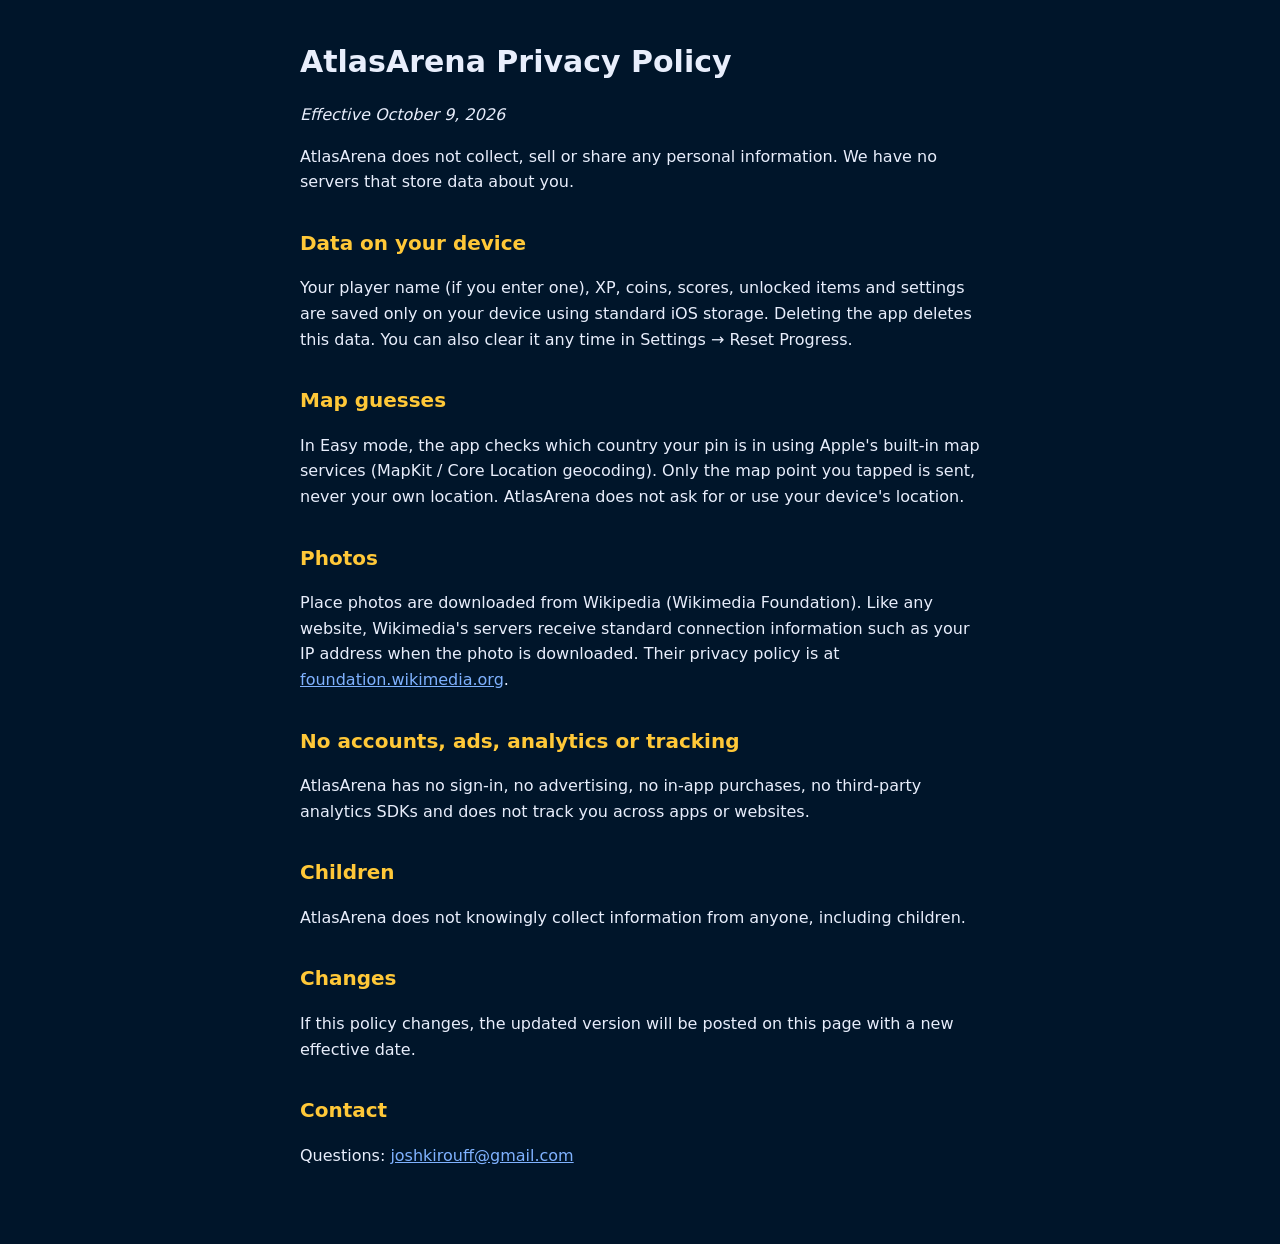
==== privacy.html @ d89ad0d8 "AtlasArena support and privacy pages Co-Authored-By: Claude Opus 5.5 <noreply@anthropic.com>" ====
<!doctype html>
<html lang="en"><head><meta charset="utf-8"><meta name="viewport" content="width=device-width,initial-scale=1">
<title>AtlasArena Privacy Policy</title><link rel="stylesheet" href="style.css"></head>
<body>
<h1>AtlasArena Privacy Policy</h1>
<p><em>Effective October 9, 2026</em></p>
<p>AtlasArena does not collect, sell or share any personal information. We have no servers that store data about you.</p>
<h2>Data on your device</h2>
<p>Your player name (if you enter one), XP, coins, scores, unlocked items and settings are saved only on your device using standard iOS storage. Deleting the app deletes this data. You can also clear it any time in Settings → Reset Progress.</p>
<h2>Map guesses</h2>
<p>In Easy mode, the app checks which country your pin is in using Apple's built-in map services (MapKit / Core Location geocoding). Only the map point you tapped is sent, never your own location. AtlasArena does not ask for or use your device's location.</p>
<h2>Photos</h2>
<p>Place photos are downloaded from Wikipedia (Wikimedia Foundation). Like any website, Wikimedia's servers receive standard connection information such as your IP address when the photo is downloaded. Their privacy policy is at <a href="https://foundation.wikimedia.org/wiki/Policy:Privacy_policy">foundation.wikimedia.org</a>.</p>
<h2>No accounts, ads, analytics or tracking</h2>
<p>AtlasArena has no sign-in, no advertising, no in-app purchases, no third-party analytics SDKs and does not track you across apps or websites.</p>
<h2>Children</h2>
<p>AtlasArena does not knowingly collect information from anyone, including children.</p>
<h2>Changes</h2>
<p>If this policy changes, the updated version will be posted on this page with a new effective date.</p>
<h2>Contact</h2>
<p>Questions: <a href="mailto:joshkirouff@gmail.com">joshkirouff@gmail.com</a></p>
</body></html>
---- style.css ----
body{font-family:-apple-system,system-ui,sans-serif;max-width:680px;margin:0 auto;padding:32px 16px 60px;line-height:1.6;color:#e8eefc;background:#00152a}
a{color:#7fb2ff}h1{font-size:30px;margin:.2em 0}h2{font-size:20px;margin-top:1.6em;color:#ffc838}
.hero{display:flex;gap:16px;align-items:center}.hero img{width:84px;height:84px;border-radius:20px}
.card{background:#122548;border:1px solid #ffffff22;border-radius:14px;padding:4px 18px;margin:14px 0}
footer{margin-top:40px;font-size:14px;color:#9fb0cf}
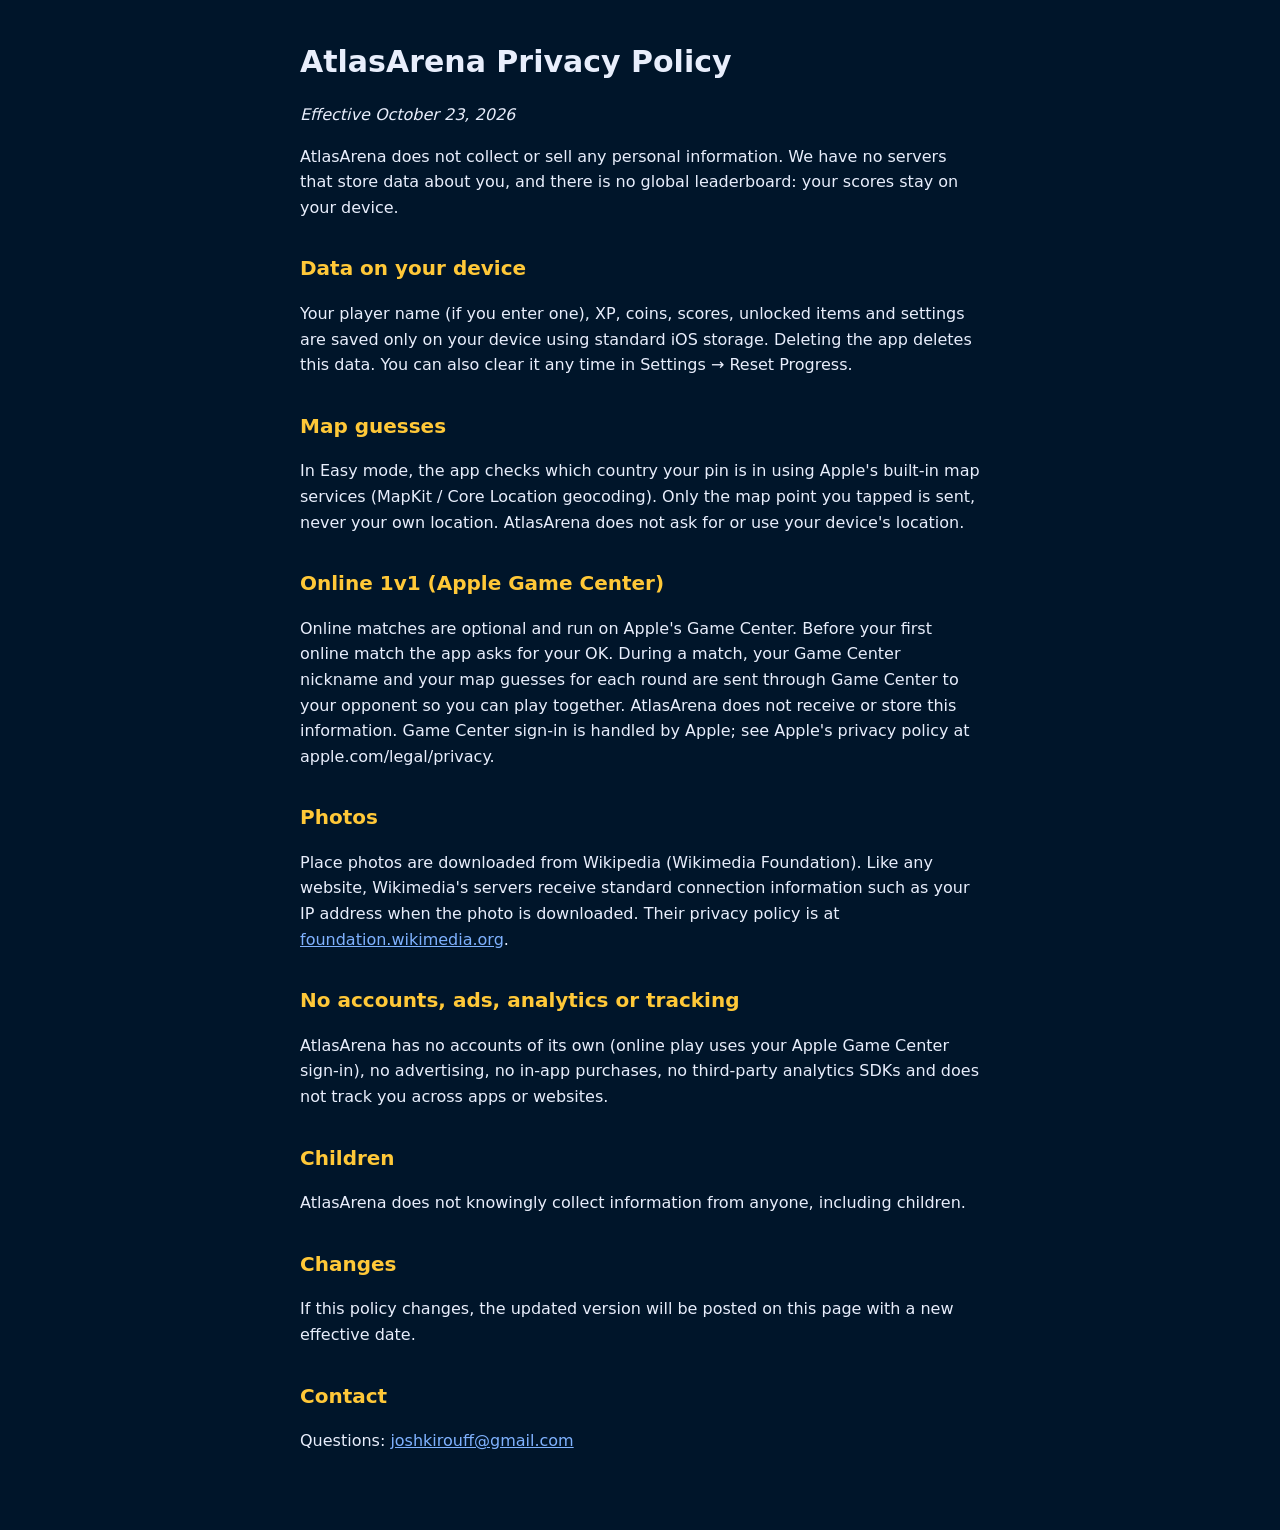
==== commit 615e024d: "Privacy policy: explain Game Center online play; scores stay on device" ====
--- a/privacy.html
+++ b/privacy.html
@@ -3,16 +3,18 @@
 <title>AtlasArena Privacy Policy</title><link rel="stylesheet" href="style.css"></head>
 <body>
 <h1>AtlasArena Privacy Policy</h1>
-<p><em>Effective October 9, 2026</em></p>
-<p>AtlasArena does not collect, sell or share any personal information. We have no servers that store data about you.</p>
+<p><em>Effective October 23, 2026</em></p>
+<p>AtlasArena does not collect or sell any personal information. We have no servers that store data about you, and there is no global leaderboard: your scores stay on your device.</p>
 <h2>Data on your device</h2>
 <p>Your player name (if you enter one), XP, coins, scores, unlocked items and settings are saved only on your device using standard iOS storage. Deleting the app deletes this data. You can also clear it any time in Settings → Reset Progress.</p>
 <h2>Map guesses</h2>
 <p>In Easy mode, the app checks which country your pin is in using Apple's built-in map services (MapKit / Core Location geocoding). Only the map point you tapped is sent, never your own location. AtlasArena does not ask for or use your device's location.</p>
+<h2>Online 1v1 (Apple Game Center)</h2>
+<p>Online matches are optional and run on Apple's Game Center. Before your first online match the app asks for your OK. During a match, your Game Center nickname and your map guesses for each round are sent through Game Center to your opponent so you can play together. AtlasArena does not receive or store this information. Game Center sign-in is handled by Apple; see Apple's privacy policy at apple.com/legal/privacy.</p>
 <h2>Photos</h2>
 <p>Place photos are downloaded from Wikipedia (Wikimedia Foundation). Like any website, Wikimedia's servers receive standard connection information such as your IP address when the photo is downloaded. Their privacy policy is at <a href="https://foundation.wikimedia.org/wiki/Policy:Privacy_policy">foundation.wikimedia.org</a>.</p>
 <h2>No accounts, ads, analytics or tracking</h2>
-<p>AtlasArena has no sign-in, no advertising, no in-app purchases, no third-party analytics SDKs and does not track you across apps or websites.</p>
+<p>AtlasArena has no accounts of its own (online play uses your Apple Game Center sign-in), no advertising, no in-app purchases, no third-party analytics SDKs and does not track you across apps or websites.</p>
 <h2>Children</h2>
 <p>AtlasArena does not knowingly collect information from anyone, including children.</p>
 <h2>Changes</h2>
